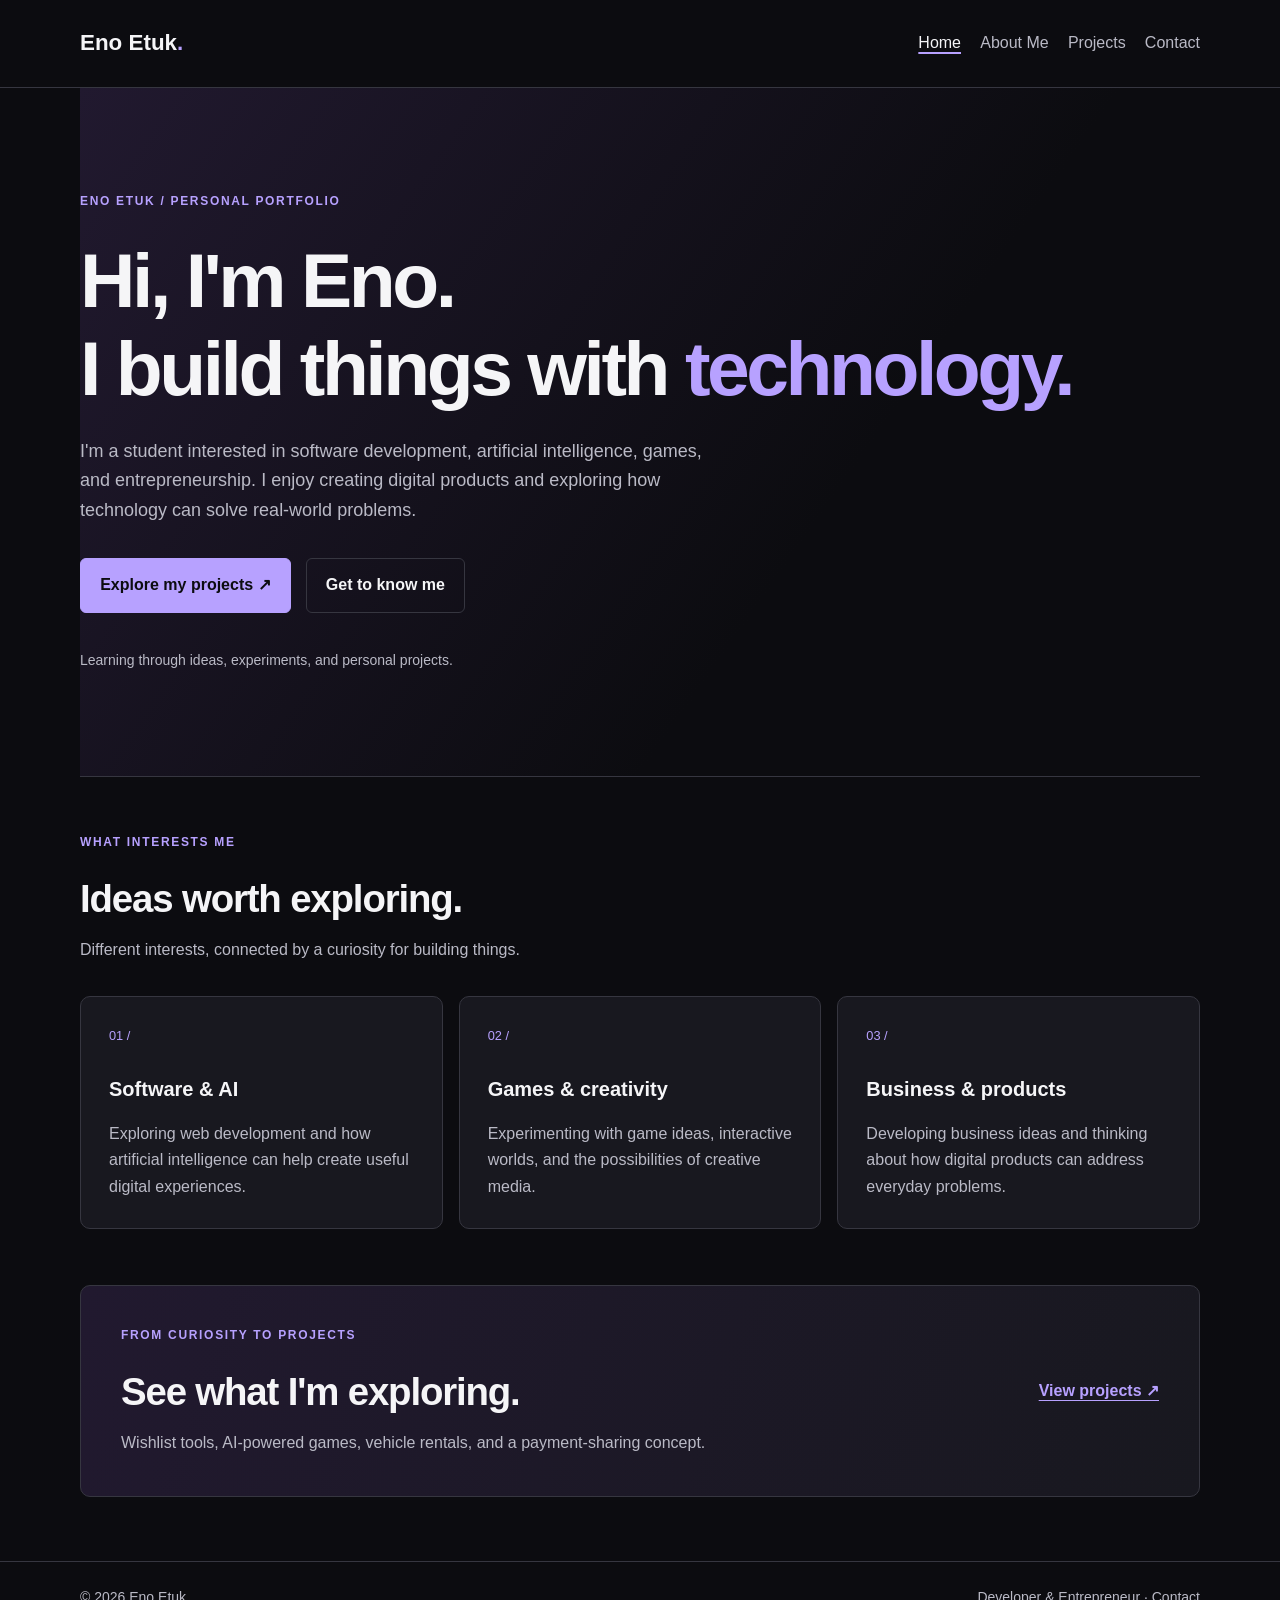
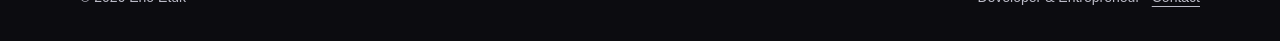
==== index.html @ 61dfd401 "Add implemented four-page portfolio with validation and attribution" ====
<!DOCTYPE html>
<!-- AI-assisted scaffold and implementation. See ATTRIBUTION.md. -->
<html lang="en">
<head>
  <meta charset="UTF-8">
  <meta name="viewport" content="width=device-width, initial-scale=1">
  <meta name="description" content="Eno Etuk’s personal portfolio exploring software, artificial intelligence, games, and entrepreneurship.">
  <title>Home | Eno Etuk — Developer &amp; Entrepreneur</title>
  <link rel="stylesheet" href="css/styles.css">
</head>
<body>
  <!-- 1. Shared header: skip link, identity, and four-page navigation. -->
  <a class="skip-link" href="#main-content">Skip to main content</a>
  <header class="site-header">
    <div class="container header-layout">
      <a class="brand" href="index.html" aria-label="Eno Etuk home">Eno Etuk<span aria-hidden="true">.</span></a>
      <nav aria-label="Main navigation">
        <ul>
          <li><a href="index.html" aria-current="page">Home</a></li>
          <li><a href="about.html">About Me</a></li>
          <li><a href="projects.html">Projects</a></li>
          <li><a href="contact.html">Contact</a></li>
        </ul>
      </nav>
    </div>
  </header>
  <!-- 2. Unique page content. -->
  <main id="main-content" class="container" tabindex="-1">
    <section class="hero" aria-labelledby="intro-heading">
      <p class="eyebrow">Eno Etuk / Personal portfolio</p>
      <h1 id="intro-heading">Hi, I'm Eno.<br>I build things with <span class="accent">technology.</span></h1>
      <p class="intro">I'm a student interested in software development, artificial intelligence, games, and entrepreneurship. I enjoy creating digital products and exploring how technology can solve real-world problems.</p>
      <div class="actions">
        <a class="button button-primary" href="projects.html">Explore my projects <span aria-hidden="true">↗</span></a>
        <a class="button button-secondary" href="about.html">Get to know me</a>
      </div>
      <p class="hero-note">Learning through ideas, experiments, and personal projects.</p>
    </section>
    <section class="interests" aria-labelledby="interests-heading">
      <div class="section-heading">
        <p class="eyebrow">What interests me</p>
        <h2 id="interests-heading">Ideas worth exploring.</h2>
        <p>Different interests, connected by a curiosity for building things.</p>
      </div>
      <div class="card-grid">
        <article class="card">
          <p class="card-number" aria-hidden="true">01 /</p>
          <h3>Software &amp; AI</h3>
          <p>Exploring web development and how artificial intelligence can help create useful digital experiences.</p>
        </article>
        <article class="card">
          <p class="card-number" aria-hidden="true">02 /</p>
          <h3>Games &amp; creativity</h3>
          <p>Experimenting with game ideas, interactive worlds, and the possibilities of creative media.</p>
        </article>
        <article class="card">
          <p class="card-number" aria-hidden="true">03 /</p>
          <h3>Business &amp; products</h3>
          <p>Developing business ideas and thinking about how digital products can address everyday problems.</p>
        </article>
      </div>
    </section>
    <section class="project-invitation" aria-labelledby="projects-heading">
      <div>
        <p class="eyebrow">From curiosity to projects</p>
        <h2 id="projects-heading">See what I'm exploring.</h2>
        <p>Wishlist tools, AI-powered games, vehicle rentals, and a payment-sharing concept.</p>
      </div>
      <a class="text-link" href="projects.html">View projects <span aria-hidden="true">↗</span></a>
    </section>
  </main>
  <!-- 3. Shared footer. No invented contact details. -->
  <footer class="site-footer">
    <div class="container footer-layout">
      <p>© 2026 Eno Etuk</p>
      <p>Developer &amp; Entrepreneur · <a href="contact.html">Contact</a></p>
    </div>
  </footer>
</body>
</html>
---- css/styles.css ----
/* AI-assisted CSS. No lecture reference supplied. See ATTRIBUTION.md. */
/* 1. Shared palette and predictable sizing. */
:root {
  color-scheme: dark;
  --background: #0c0c10;
  --surface: #18181f;
  --text: #f5f5f7;
  --muted: #babac6;
  --accent: #b7a1ff;
  --border: #363640;
}
* { box-sizing: border-box; }
body { margin: 0; background: var(--background); color: var(--text); font-family: Arial, Helvetica, sans-serif; line-height: 1.65; }
a { color: inherit; text-underline-offset: 0.25em; }
a:hover { color: var(--accent); }
a:focus-visible, button:focus-visible, input:focus-visible, textarea:focus-visible { outline: 3px solid var(--accent); outline-offset: 5px; }
.container { width: 90%; max-width: 1120px; margin-inline: auto; }
h1, h2, h3, p { margin-top: 0; }
h1, h2, h3 { line-height: 1.15; }
h1 { font-size: clamp(2.5rem, 6vw, 5.25rem); letter-spacing: -0.045em; margin-bottom: 1.5rem; }
h2 { font-size: clamp(1.8rem, 3vw, 2.5rem); letter-spacing: -0.03em; }
h3 { font-size: 1.25rem; }
p { color: var(--muted); }
/* 2. Keyboard access and navigation, using Grid and normal flow. */
.skip-link { position: absolute; top: -100px; left: 1rem; padding: 0.75rem 1rem; background: var(--text); color: var(--background); z-index: 10; }
.skip-link:focus { top: 1rem; }
.site-header { border-bottom: 1px solid var(--border); }
.header-layout { padding-block: 1.5rem; }
.brand { font-size: 1.4rem; font-weight: 700; text-decoration: none; }
.brand span, .accent { color: var(--accent); }
nav ul { display: grid; grid-template-columns: repeat(2, 1fr); gap: 0.5rem 1.2rem; list-style: none; padding: 0; margin: 1rem 0 0; }
nav a { display: inline-block; padding-block: 0.4rem; color: var(--muted); text-decoration: none; }
nav a[aria-current="page"] { color: var(--text); text-decoration: underline; text-decoration-color: var(--accent); text-decoration-thickness: 2px; }
/* 3. Home introduction and links. The 125-degree gradient fades into black. */
.hero { padding: 4.5rem 0 4rem; background: linear-gradient(125deg, #21192f 0%, #0c0c10 65%); }
.eyebrow { color: var(--accent); font-size: 0.75rem; font-weight: 700; letter-spacing: 0.14em; text-transform: uppercase; margin-bottom: 1.5rem; }
.intro { max-width: 640px; font-size: 1.125rem; }
.actions { margin-top: 2rem; }
.button { display: inline-block; padding: 0.85rem 1.2rem; margin: 0 0.65rem 0.75rem 0; border: 1px solid var(--border); border-radius: 6px; font-weight: 700; text-decoration: none; transition: background-color 160ms, border-color 160ms; }
.button-primary { background: var(--accent); border-color: var(--accent); color: var(--background); }
.button-primary:hover { background: #cbbbff; color: var(--background); }
.button-secondary:hover { background: var(--surface); border-color: var(--accent); }
.hero-note { font-size: 0.875rem; margin: 1.5rem 0 0; }
/* 4. Interest cards and project invitation. */
.interests { padding-block: 3.5rem; border-top: 1px solid var(--border); }
.section-heading { max-width: 600px; margin-bottom: 2rem; }
.section-heading h2 { margin-bottom: 1rem; }
.card-grid { display: grid; grid-template-columns: 1fr; gap: 1rem; }
.card { padding: 1.75rem; border: 1px solid var(--border); border-radius: 10px; background: var(--surface); }
.card-number { color: var(--accent); font-size: 0.8rem; margin-bottom: 2rem; }
.card p:last-child { margin-bottom: 0; }
.project-invitation { padding: 2rem; margin-bottom: 4rem; border: 1px solid var(--border); border-radius: 10px; background: linear-gradient(110deg, #21192f, #18181f); }
.project-invitation h2 { margin-bottom: 1rem; }
.text-link { color: var(--accent); font-weight: 700; }
/* 5. Footer and shared inner-page styles. */
.site-footer { padding-block: 1.5rem; border-top: 1px solid var(--border); font-size: 0.875rem; }
.footer-layout p { margin-bottom: 0.5rem; }
.page-intro { padding-block: 4rem; }
.media-placeholders { max-width: 720px; padding-bottom: 3rem; }
figure { margin: 2rem 0; }
img, video { display: block; width: 100%; height: auto; border-radius: 10px; }
figcaption { color: var(--muted); margin-top: 0.75rem; }
/* 6. Tablet: horizontal navigation, two columns where space permits. */
@media (min-width: 768px) {
  .header-layout { display: grid; grid-template-columns: 1fr auto; align-items: center; gap: 2rem; }
  nav ul { grid-template-columns: repeat(4, auto); margin: 0; }
  .card-grid { grid-template-columns: repeat(2, minmax(0, 1fr)); }
  .footer-layout { display: grid; grid-template-columns: 1fr auto; gap: 1rem; }
}
/* 7. Desktop: three cards and a two-column project invitation. */
@media (min-width: 1024px) {
  .hero { padding-block: 6.5rem; }
  .card-grid { grid-template-columns: repeat(3, minmax(0, 1fr)); }
  .project-invitation { display: grid; grid-template-columns: 1fr auto; align-items: center; gap: 2rem; padding: 2.5rem; }
  .project-invitation p:last-child { margin-bottom: 0; }
}
/* 8. Respect reduced-motion preferences. */
@media (prefers-reduced-motion: reduce) {
  .button { transition: none; }
}

/* 9. About, Projects, and Contact reuse the shared palette and cards. */
.reading-width { max-width: 720px; }
.page-intro { background: linear-gradient(125deg, #21192f, #0c0c10 75%); }
.project-grid { padding-bottom: 4rem; }
.project-grid h2 { font-size: 1.5rem; letter-spacing: -0.02em; }
.project-type { display: block; font-size: 1rem; line-height: 1.5; color: var(--muted); margin-top: 0.5rem; }
.contact-panel { max-width: 800px; margin-bottom: 4rem; padding: 1.5rem; border: 1px solid var(--border); border-radius: 10px; background: var(--surface); }
.form-grid { display: grid; grid-template-columns: minmax(0, 1fr); gap: 1.25rem; margin-block: 2rem; }
.field { min-width: 0; }
label { display: block; font-weight: 700; margin-bottom: 0.5rem; }
input, textarea { width: 100%; padding: 0.85rem; border: 1px solid #858591; border-radius: 6px; background: var(--background); color: var(--text); font: inherit; }
textarea { resize: vertical; min-height: 10rem; }
.field-help { font-size: 0.875rem; margin: 0.5rem 0 0; }
button { font: inherit; cursor: pointer; }
button:disabled { opacity: 0.6; cursor: not-allowed; }
#form-status { margin-bottom: 0; }
@media (min-width: 768px) {
  .project-grid { grid-template-columns: repeat(2, minmax(0, 1fr)); }
  .form-grid { grid-template-columns: repeat(2, minmax(0, 1fr)); }
  .field-wide { grid-column: 1 / -1; }
  .contact-panel { padding: 2rem; }
}
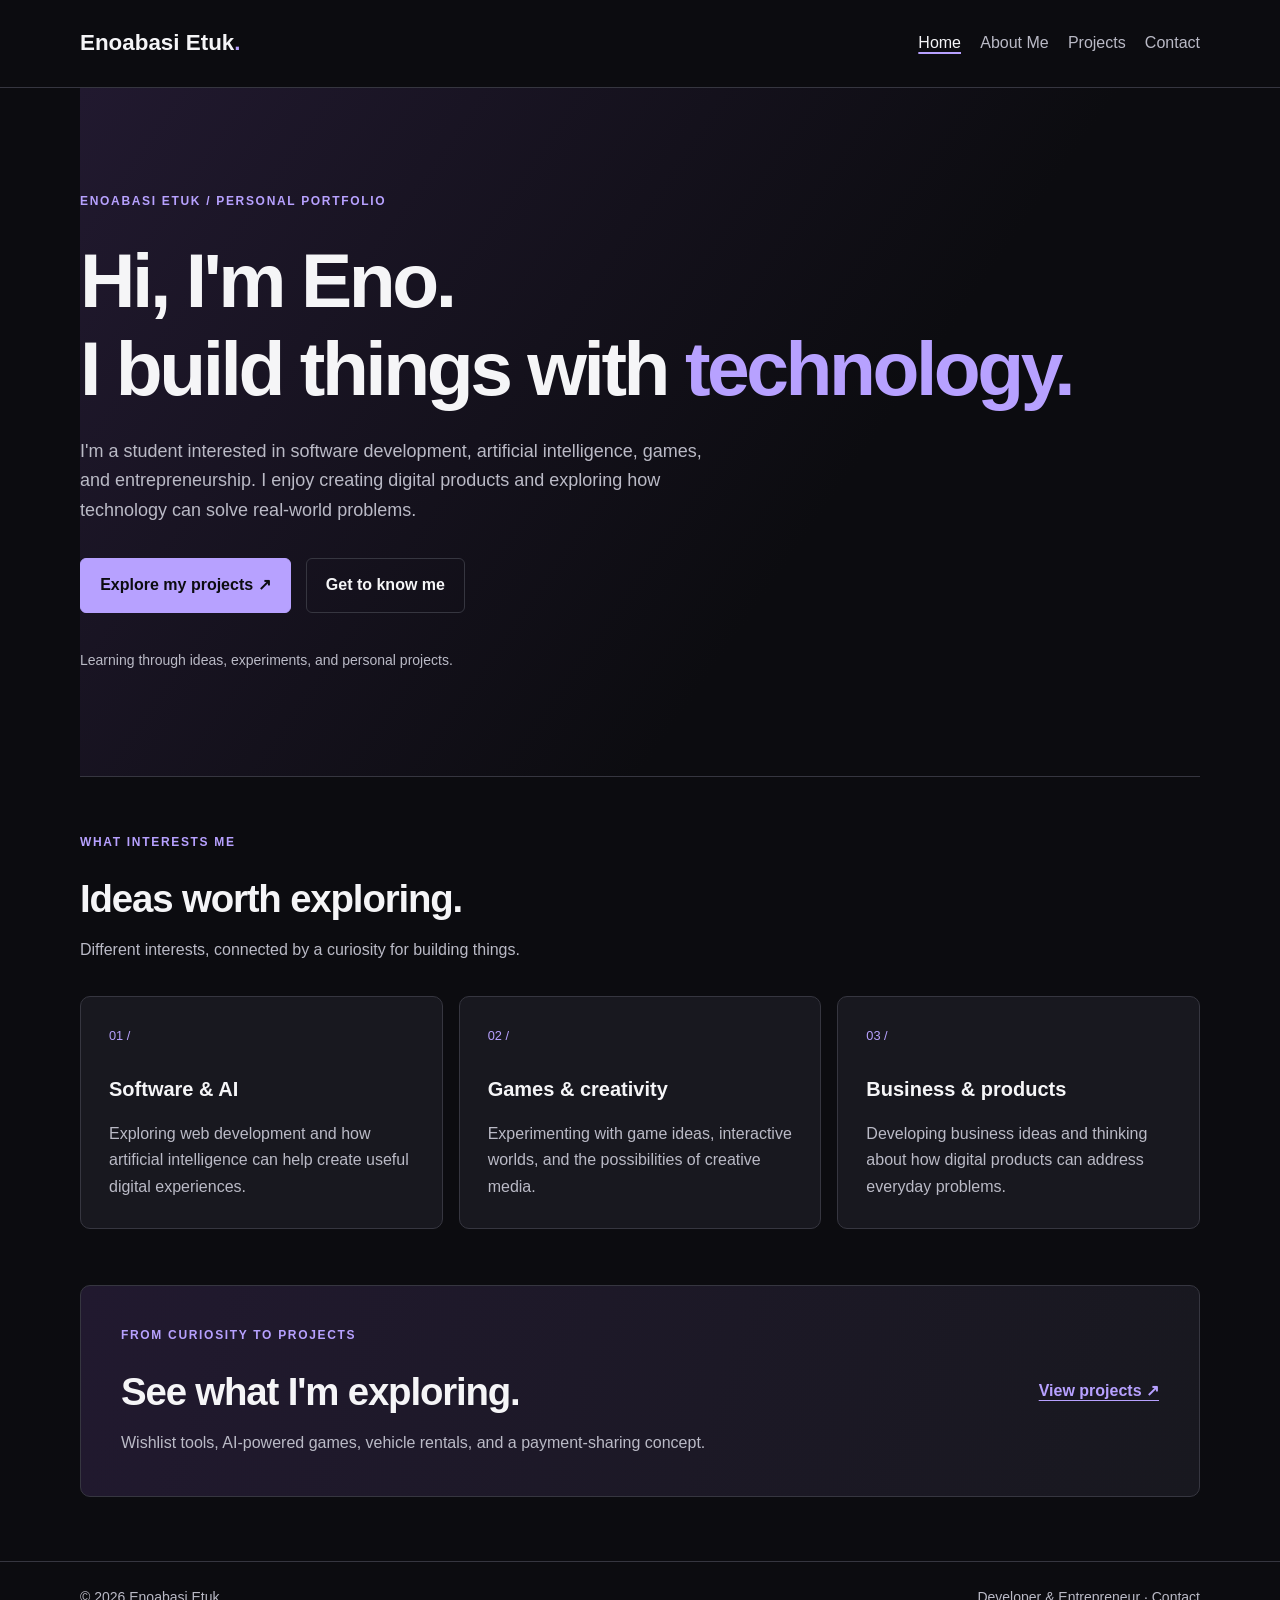
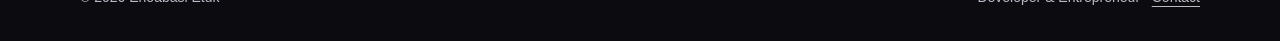
==== commit 3876d0c3: "Update full name to Enoabasi Etuk across portfolio and documentation" ====
--- a/index.html
+++ b/index.html
@@ -4,8 +4,8 @@
 <head>
   <meta charset="UTF-8">
   <meta name="viewport" content="width=device-width, initial-scale=1">
-  <meta name="description" content="Eno Etuk’s personal portfolio exploring software, artificial intelligence, games, and entrepreneurship.">
-  <title>Home | Eno Etuk — Developer &amp; Entrepreneur</title>
+  <meta name="description" content="Enoabasi Etuk’s personal portfolio exploring software, artificial intelligence, games, and entrepreneurship.">
+  <title>Home | Enoabasi Etuk — Developer &amp; Entrepreneur</title>
   <link rel="stylesheet" href="css/styles.css">
 </head>
 <body>
@@ -13,7 +13,7 @@
   <a class="skip-link" href="#main-content">Skip to main content</a>
   <header class="site-header">
     <div class="container header-layout">
-      <a class="brand" href="index.html" aria-label="Eno Etuk home">Eno Etuk<span aria-hidden="true">.</span></a>
+      <a class="brand" href="index.html" aria-label="Enoabasi Etuk home">Enoabasi Etuk<span aria-hidden="true">.</span></a>
       <nav aria-label="Main navigation">
         <ul>
           <li><a href="index.html" aria-current="page">Home</a></li>
@@ -27,7 +27,7 @@
   <!-- 2. Unique page content. -->
   <main id="main-content" class="container" tabindex="-1">
     <section class="hero" aria-labelledby="intro-heading">
-      <p class="eyebrow">Eno Etuk / Personal portfolio</p>
+      <p class="eyebrow">Enoabasi Etuk / Personal portfolio</p>
       <h1 id="intro-heading">Hi, I'm Eno.<br>I build things with <span class="accent">technology.</span></h1>
       <p class="intro">I'm a student interested in software development, artificial intelligence, games, and entrepreneurship. I enjoy creating digital products and exploring how technology can solve real-world problems.</p>
       <div class="actions">
@@ -72,7 +72,7 @@
   <!-- 3. Shared footer. No invented contact details. -->
   <footer class="site-footer">
     <div class="container footer-layout">
-      <p>© 2026 Eno Etuk</p>
+      <p>© 2026 Enoabasi Etuk</p>
       <p>Developer &amp; Entrepreneur · <a href="contact.html">Contact</a></p>
     </div>
   </footer>
--- a/css/styles.css
+++ b/css/styles.css
@@ -56,7 +56,7 @@
 .site-footer { padding-block: 1.5rem; border-top: 1px solid var(--border); font-size: 0.875rem; }
 .footer-layout p { margin-bottom: 0.5rem; }
 .page-intro { padding-block: 4rem; }
-.media-placeholders { max-width: 720px; padding-bottom: 3rem; }
+.personal-media { max-width: 720px; padding-bottom: 3rem; }
 figure { margin: 2rem 0; }
 img, video { display: block; width: 100%; height: auto; border-radius: 10px; }
 figcaption { color: var(--muted); margin-top: 0.75rem; }
@@ -101,3 +101,7 @@
   .field-wide { grid-column: 1 / -1; }
   .contact-panel { padding: 2rem; }
 }
+
+/* Real portrait: cap at native width and preserve its natural aspect ratio. */
+.profile-photo { width: 100%; max-width: 250px; }
+.profile-photo img { height: auto; border-radius: 10px; box-shadow: 0 0 0 1px var(--border); }
